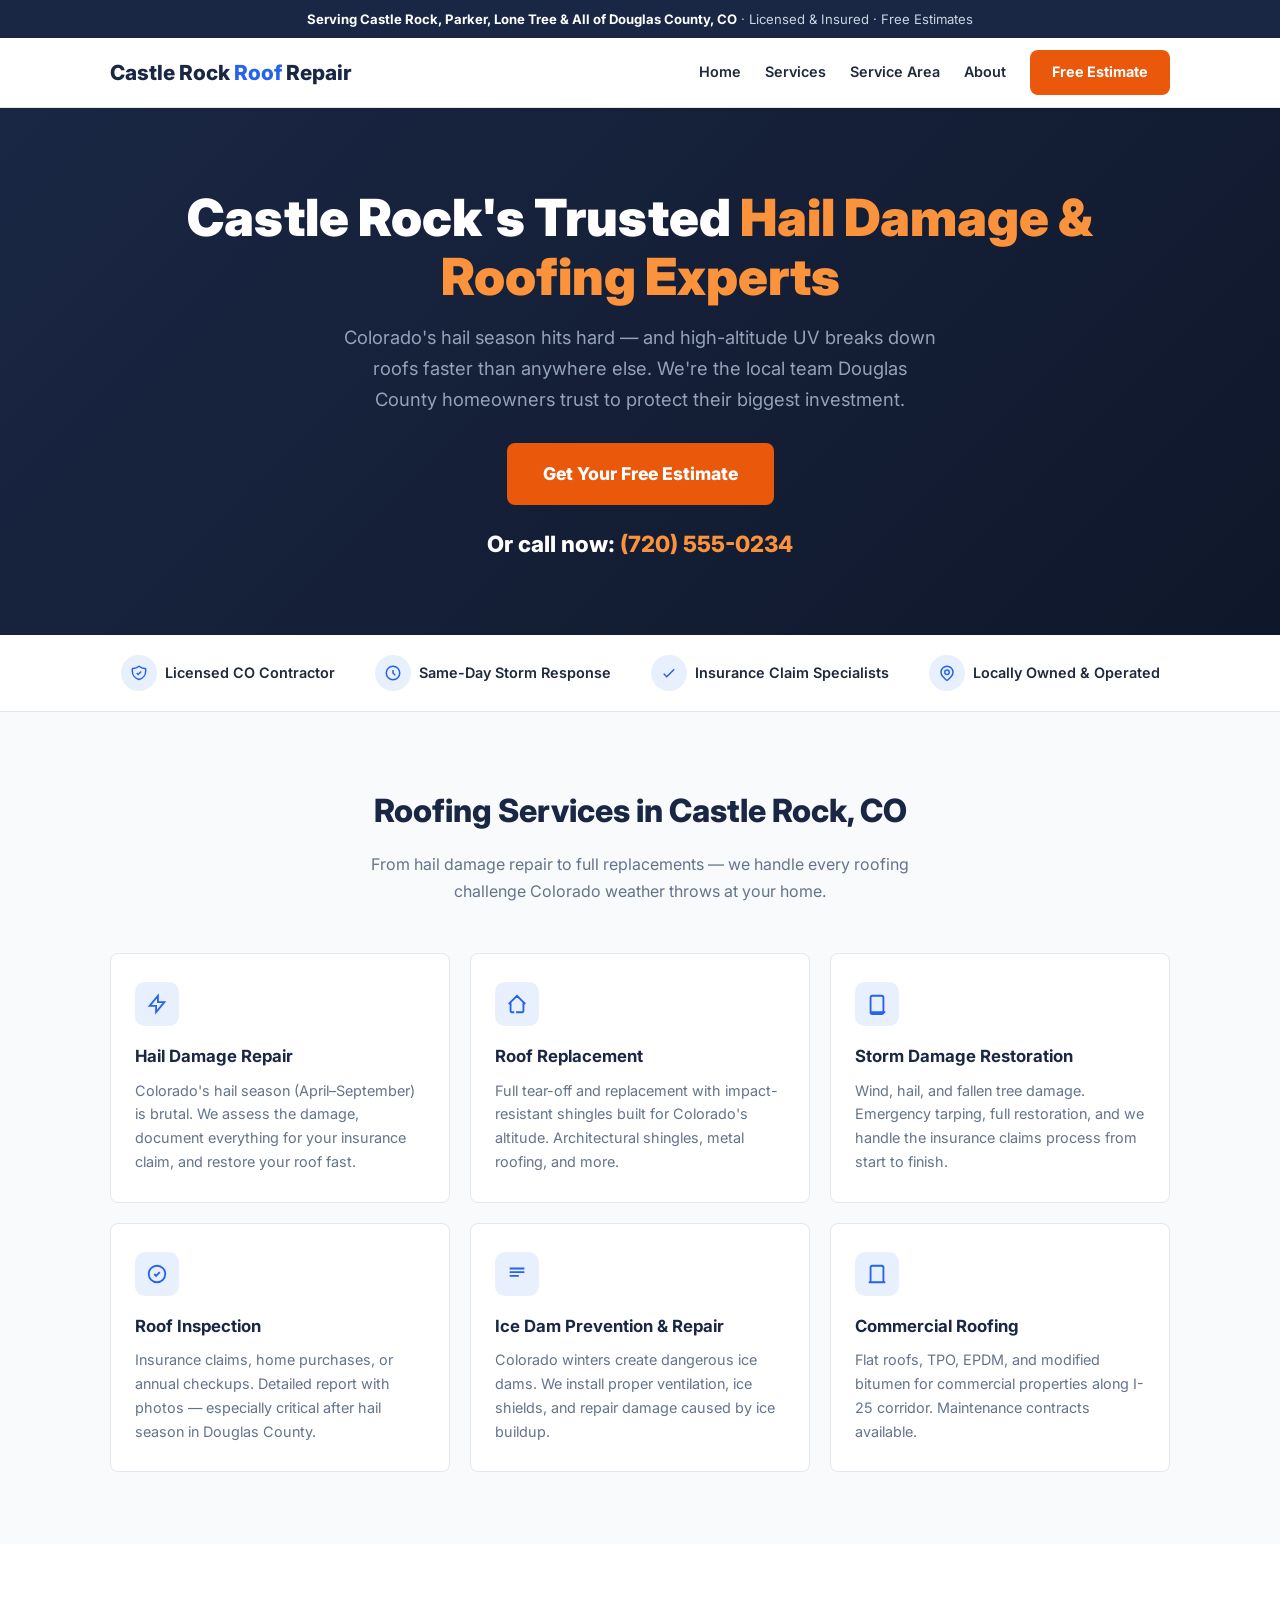
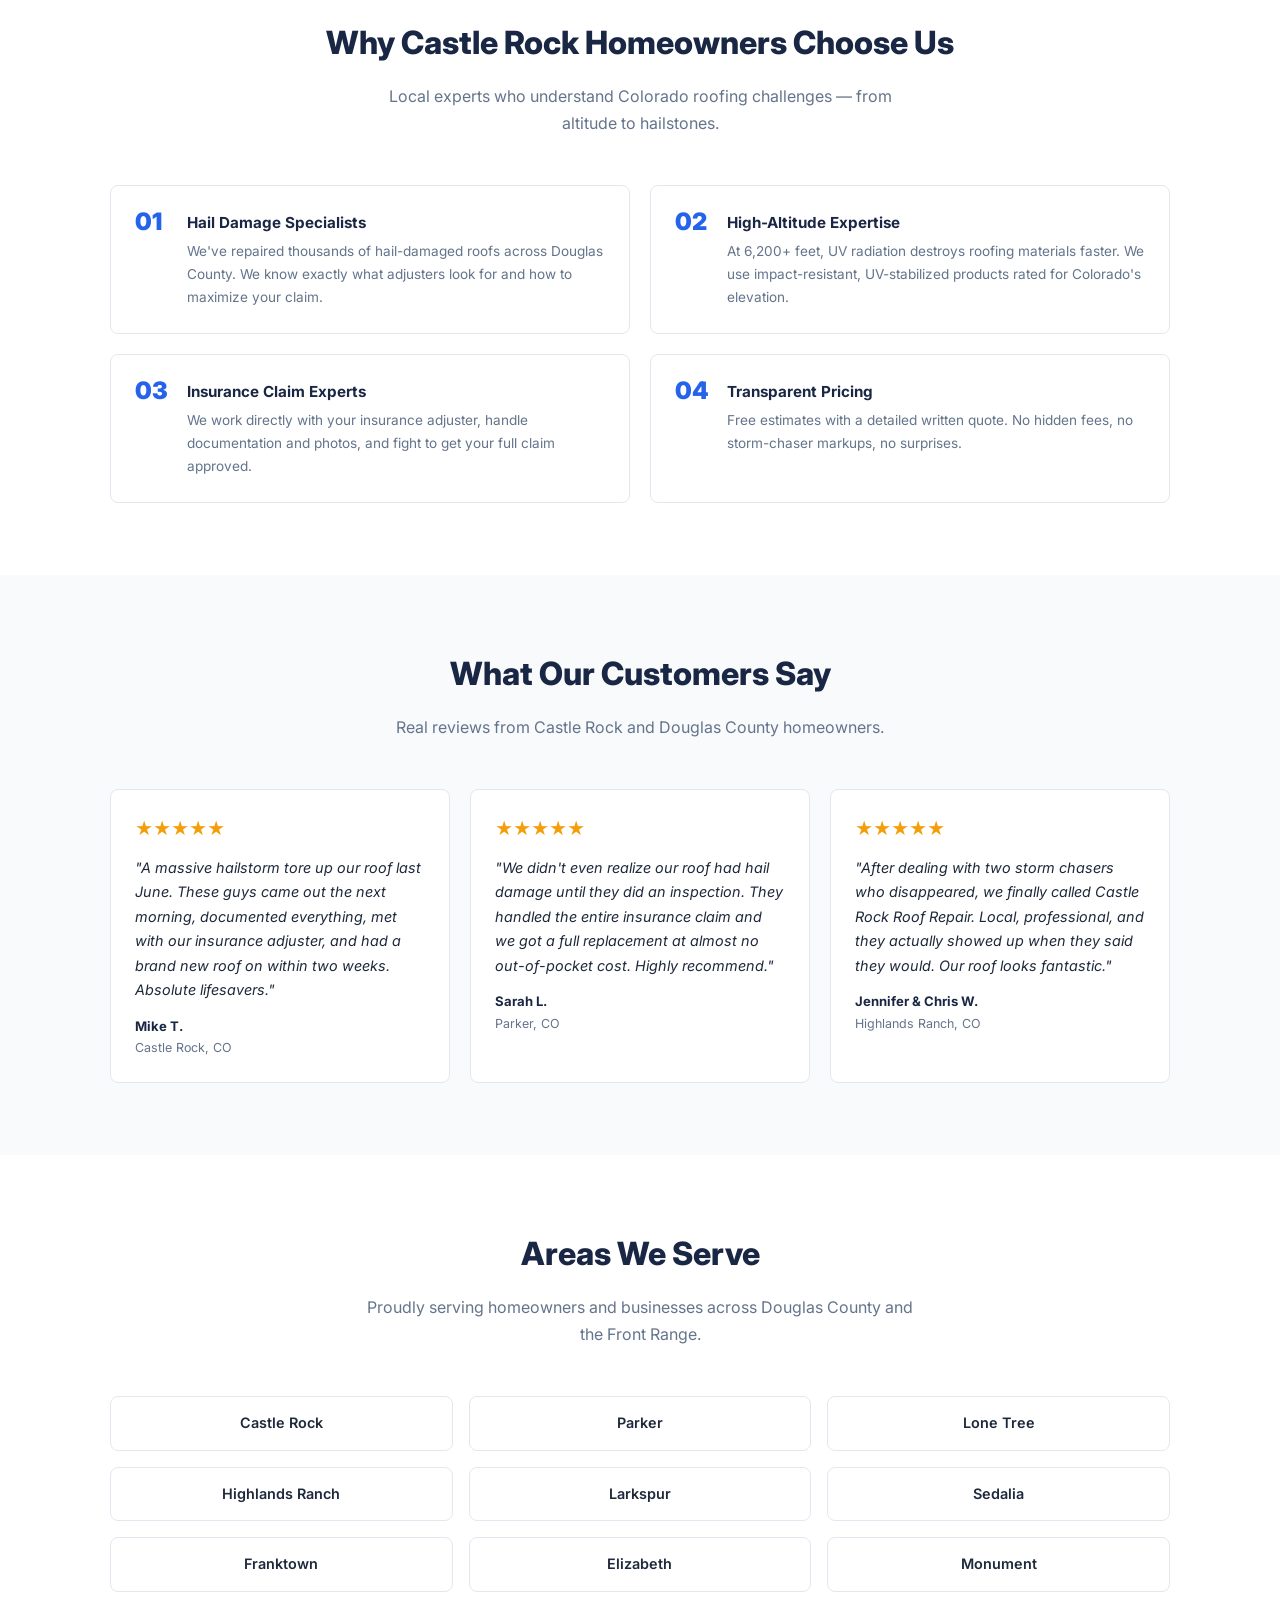
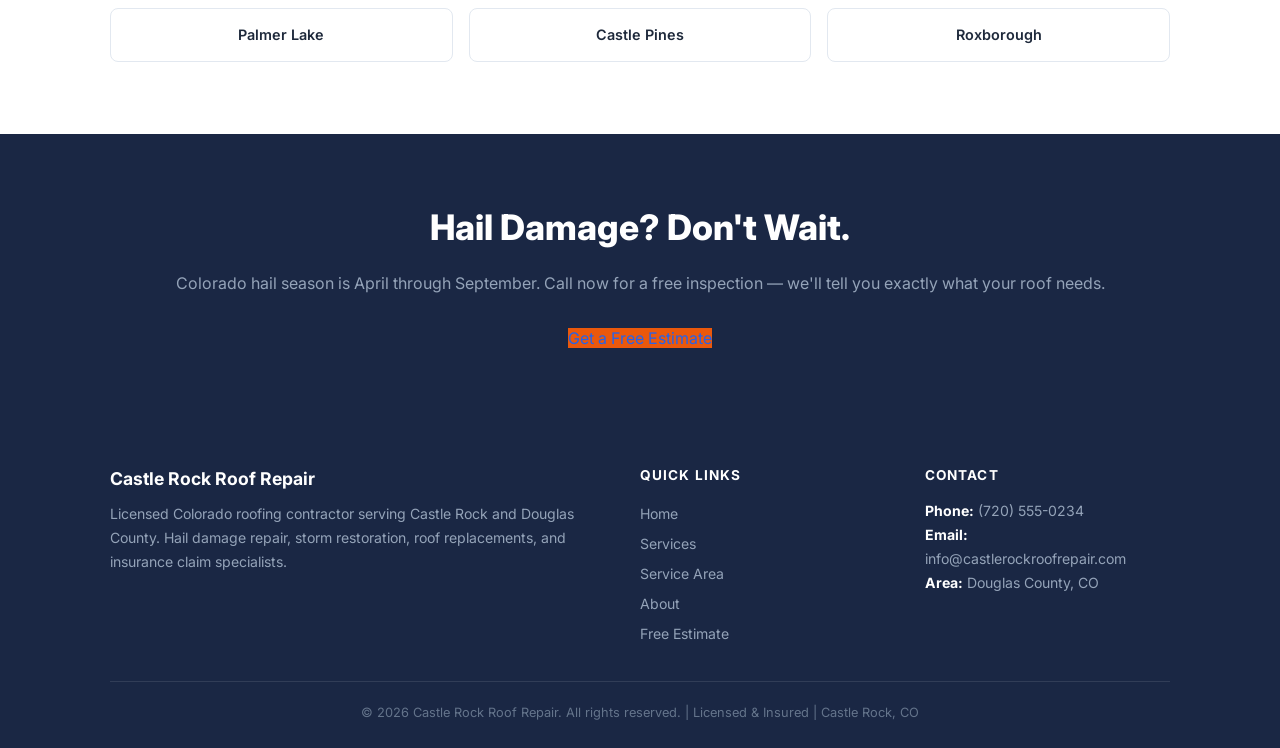
==== index.html @ 2b8cf5d0 "Initial site build" ====
<!DOCTYPE html>
<html lang="en">
<head>
  <meta charset="UTF-8">
  <meta name="viewport" content="width=device-width, initial-scale=1.0">
  <title>Castle Rock CO Roofing & Hail Damage Repair | Castle Rock Roof Repair</title>
  <meta name="description" content="Castle Rock's trusted hail damage and roofing experts. Storm damage repair, roof replacement, insurance claim specialists. Licensed Colorado contractor. Free estimates. Call (720) 555-0234.">
  <meta name="keywords" content="hail damage repair Castle Rock CO, roofing contractor Castle Rock, roof replacement Castle Rock Colorado, storm damage roof Douglas County, insurance claim roofer Castle Rock">
  <link rel="preconnect" href="https://fonts.googleapis.com">
  <link rel="preconnect" href="https://fonts.gstatic.com" crossorigin>
  <link href="https://fonts.googleapis.com/css2?family=Inter:wght@400;500;600;700;800;900&display=swap" rel="stylesheet">
  <link rel="stylesheet" href="style.css">
</head>
<body>

  <!-- Top Bar -->
  <div class="topbar">
    <strong>Serving Castle Rock, Parker, Lone Tree &amp; All of Douglas County, CO</strong> · Licensed &amp; Insured · Free Estimates
  </div>

  <!-- Header -->
  <header class="site-header">
    <div class="header-inner">
      <a href="index.html" class="site-logo">Castle Rock <span>Roof</span> Repair</a>
      <nav class="site-nav">
        <a href="index.html">Home</a>
        <a href="services.html">Services</a>
        <a href="areas.html">Service Area</a>
        <a href="about.html">About</a>
        <a href="contact.html" class="btn-cta">Free Estimate</a>
      </nav>
      <button class="hamburger" onclick="document.getElementById('mob-menu').classList.toggle('open')" aria-label="Menu">
        <span></span><span></span><span></span>
      </button>
    </div>
    <nav class="mobile-menu" id="mob-menu">
      <a href="index.html">Home</a>
      <a href="services.html">Services</a>
      <a href="areas.html">Service Area</a>
      <a href="about.html">About</a>
      <a href="contact.html" class="btn-cta">Free Estimate</a>
    </nav>
  </header>

  <!-- Hero -->
  <section class="hero">
    <div class="container">
      <h1>Castle Rock's Trusted <span class="highlight">Hail Damage &amp; Roofing Experts</span></h1>
      <p>Colorado's hail season hits hard — and high-altitude UV breaks down roofs faster than anywhere else. We're the local team Douglas County homeowners trust to protect their biggest investment.</p>
      <a href="contact.html" class="btn-hero">Get Your Free Estimate</a>
      <div class="hero-phone">Or call now: <a href="tel:+17205550234">(720) 555-0234</a></div>
    </div>
  </section>

  <!-- Trust Bar -->
  <div class="trust-bar">
    <div class="trust-items">
      <div class="trust-item">
        <div class="trust-icon">
          <svg width="18" height="18" fill="none" viewBox="0 0 24 24" stroke="#2563EB" stroke-width="2"><path d="M9 12l2 2 4-4m5.618-4.016A11.955 11.955 0 0112 2.944a11.955 11.955 0 01-8.618 3.04A12.02 12.02 0 003 9c0 5.591 3.824 10.29 9 11.622 5.176-1.332 9-6.03 9-11.622 0-1.042-.133-2.052-.382-3.016z"/></svg>
        </div>
        Licensed CO Contractor
      </div>
      <div class="trust-item">
        <div class="trust-icon">
          <svg width="18" height="18" fill="none" viewBox="0 0 24 24" stroke="#2563EB" stroke-width="2"><path d="M12 8v4l3 3m6-3a9 9 0 11-18 0 9 9 0 0118 0z"/></svg>
        </div>
        Same-Day Storm Response
      </div>
      <div class="trust-item">
        <div class="trust-icon">
          <svg width="18" height="18" fill="none" viewBox="0 0 24 24" stroke="#2563EB" stroke-width="2"><path d="M5 13l4 4L19 7"/></svg>
        </div>
        Insurance Claim Specialists
      </div>
      <div class="trust-item">
        <div class="trust-icon">
          <svg width="18" height="18" fill="none" viewBox="0 0 24 24" stroke="#2563EB" stroke-width="2"><path d="M17.657 16.657L13.414 20.9a2 2 0 01-2.827 0l-4.244-4.243a8 8 0 1111.314 0z"/><path d="M15 11a3 3 0 11-6 0 3 3 0 016 0z"/></svg>
        </div>
        Locally Owned &amp; Operated
      </div>
    </div>
  </div>

  <!-- Services Overview -->
  <section class="section">
    <div class="container">
      <h2 class="section-title">Roofing Services in Castle Rock, CO</h2>
      <p class="section-sub">From hail damage repair to full replacements — we handle every roofing challenge Colorado weather throws at your home.</p>
      <div class="services-grid">
        <div class="service-card">
          <div class="service-icon">
            <svg width="22" height="22" fill="none" viewBox="0 0 24 24" stroke="#2563EB" stroke-width="2"><path d="M13 10V3L4 14h7v7l9-11h-7z"/></svg>
          </div>
          <h3>Hail Damage Repair</h3>
          <p>Colorado's hail season (April–September) is brutal. We assess the damage, document everything for your insurance claim, and restore your roof fast.</p>
        </div>
        <div class="service-card">
          <div class="service-icon">
            <svg width="22" height="22" fill="none" viewBox="0 0 24 24" stroke="#2563EB" stroke-width="2"><path d="M3 12l2-2m0 0l7-7 7 7M5 10v10a1 1 0 001 1h3m10-11l2 2m-2-2v10a1 1 0 01-1 1h-3m-4 0h4"/></svg>
          </div>
          <h3>Roof Replacement</h3>
          <p>Full tear-off and replacement with impact-resistant shingles built for Colorado's altitude. Architectural shingles, metal roofing, and more.</p>
        </div>
        <div class="service-card">
          <div class="service-icon">
            <svg width="22" height="22" fill="none" viewBox="0 0 24 24" stroke="#2563EB" stroke-width="2"><path d="M19 21V5a2 2 0 00-2-2H7a2 2 0 00-2 2v16m14 0h2m-2 0H5m14 0a2 2 0 01-2 2H7a2 2 0 01-2-2m14 0V9"/></svg>
          </div>
          <h3>Storm Damage Restoration</h3>
          <p>Wind, hail, and fallen tree damage. Emergency tarping, full restoration, and we handle the insurance claims process from start to finish.</p>
        </div>
        <div class="service-card">
          <div class="service-icon">
            <svg width="22" height="22" fill="none" viewBox="0 0 24 24" stroke="#2563EB" stroke-width="2"><path d="M9 12l2 2 4-4m6 2a9 9 0 11-18 0 9 9 0 0118 0z"/></svg>
          </div>
          <h3>Roof Inspection</h3>
          <p>Insurance claims, home purchases, or annual checkups. Detailed report with photos — especially critical after hail season in Douglas County.</p>
        </div>
        <div class="service-card">
          <div class="service-icon">
            <svg width="22" height="22" fill="none" viewBox="0 0 24 24" stroke="#2563EB" stroke-width="2"><path d="M4 6h16M4 10h16M4 14h10"/></svg>
          </div>
          <h3>Ice Dam Prevention &amp; Repair</h3>
          <p>Colorado winters create dangerous ice dams. We install proper ventilation, ice shields, and repair damage caused by ice buildup.</p>
        </div>
        <div class="service-card">
          <div class="service-icon">
            <svg width="22" height="22" fill="none" viewBox="0 0 24 24" stroke="#2563EB" stroke-width="2"><path d="M19 21V5a2 2 0 00-2-2H7a2 2 0 00-2 2v16m14 0h2m-2 0H5m-2 0h2"/></svg>
          </div>
          <h3>Commercial Roofing</h3>
          <p>Flat roofs, TPO, EPDM, and modified bitumen for commercial properties along I-25 corridor. Maintenance contracts available.</p>
        </div>
      </div>
    </div>
  </section>

  <!-- Why Choose Us -->
  <section class="section" style="background: var(--white);">
    <div class="container">
      <h2 class="section-title">Why Castle Rock Homeowners Choose Us</h2>
      <p class="section-sub">Local experts who understand Colorado roofing challenges — from altitude to hailstones.</p>
      <div class="why-grid">
        <div class="why-card">
          <div class="why-num">01</div>
          <div>
            <h3>Hail Damage Specialists</h3>
            <p>We've repaired thousands of hail-damaged roofs across Douglas County. We know exactly what adjusters look for and how to maximize your claim.</p>
          </div>
        </div>
        <div class="why-card">
          <div class="why-num">02</div>
          <div>
            <h3>High-Altitude Expertise</h3>
            <p>At 6,200+ feet, UV radiation destroys roofing materials faster. We use impact-resistant, UV-stabilized products rated for Colorado's elevation.</p>
          </div>
        </div>
        <div class="why-card">
          <div class="why-num">03</div>
          <div>
            <h3>Insurance Claim Experts</h3>
            <p>We work directly with your insurance adjuster, handle documentation and photos, and fight to get your full claim approved.</p>
          </div>
        </div>
        <div class="why-card">
          <div class="why-num">04</div>
          <div>
            <h3>Transparent Pricing</h3>
            <p>Free estimates with a detailed written quote. No hidden fees, no storm-chaser markups, no surprises.</p>
          </div>
        </div>
      </div>
    </div>
  </section>

  <!-- Testimonials -->
  <section class="section">
    <div class="container">
      <h2 class="section-title">What Our Customers Say</h2>
      <p class="section-sub">Real reviews from Castle Rock and Douglas County homeowners.</p>
      <div class="testimonials-grid">
        <div class="testimonial-card">
          <div class="testimonial-stars">★★★★★</div>
          <p class="testimonial-text">"A massive hailstorm tore up our roof last June. These guys came out the next morning, documented everything, met with our insurance adjuster, and had a brand new roof on within two weeks. Absolute lifesavers."</p>
          <div class="testimonial-name">Mike T.</div>
          <div class="testimonial-loc">Castle Rock, CO</div>
        </div>
        <div class="testimonial-card">
          <div class="testimonial-stars">★★★★★</div>
          <p class="testimonial-text">"We didn't even realize our roof had hail damage until they did an inspection. They handled the entire insurance claim and we got a full replacement at almost no out-of-pocket cost. Highly recommend."</p>
          <div class="testimonial-name">Sarah L.</div>
          <div class="testimonial-loc">Parker, CO</div>
        </div>
        <div class="testimonial-card">
          <div class="testimonial-stars">★★★★★</div>
          <p class="testimonial-text">"After dealing with two storm chasers who disappeared, we finally called Castle Rock Roof Repair. Local, professional, and they actually showed up when they said they would. Our roof looks fantastic."</p>
          <div class="testimonial-name">Jennifer &amp; Chris W.</div>
          <div class="testimonial-loc">Highlands Ranch, CO</div>
        </div>
      </div>
    </div>
  </section>

  <!-- Service Areas -->
  <section class="section" style="background: var(--white);">
    <div class="container">
      <h2 class="section-title">Areas We Serve</h2>
      <p class="section-sub">Proudly serving homeowners and businesses across Douglas County and the Front Range.</p>
      <div class="areas-grid">
        <div class="area-tag">Castle Rock</div>
        <div class="area-tag">Parker</div>
        <div class="area-tag">Lone Tree</div>
        <div class="area-tag">Highlands Ranch</div>
        <div class="area-tag">Larkspur</div>
        <div class="area-tag">Sedalia</div>
        <div class="area-tag">Franktown</div>
        <div class="area-tag">Elizabeth</div>
        <div class="area-tag">Monument</div>
        <div class="area-tag">Palmer Lake</div>
        <div class="area-tag">Castle Pines</div>
        <div class="area-tag">Roxborough</div>
      </div>
    </div>
  </section>

  <!-- CTA -->
  <section class="cta-strip">
    <h2>Hail Damage? Don't Wait.</h2>
    <p>Colorado hail season is April through September. Call now for a free inspection — we'll tell you exactly what your roof needs.</p>
    <a href="contact.html" class="btn-hero">Get a Free Estimate</a>
  </section>

  <!-- Footer -->
  <footer class="site-footer">
    <div class="container">
      <div class="footer-grid">
        <div class="footer-brand">
          <strong style="color:#fff; font-size:1.1rem;">Castle Rock Roof Repair</strong>
          <p>Licensed Colorado roofing contractor serving Castle Rock and Douglas County. Hail damage repair, storm restoration, roof replacements, and insurance claim specialists.</p>
        </div>
        <div class="footer-links">
          <h4>Quick Links</h4>
          <a href="index.html">Home</a>
          <a href="services.html">Services</a>
          <a href="areas.html">Service Area</a>
          <a href="about.html">About</a>
          <a href="contact.html">Free Estimate</a>
        </div>
        <div class="footer-contact">
          <h4>Contact</h4>
          <p><strong style="color:#fff;">Phone:</strong> (720) 555-0234</p>
          <p><strong style="color:#fff;">Email:</strong> info@castlerockroofrepair.com</p>
          <p><strong style="color:#fff;">Area:</strong> Douglas County, CO</p>
        </div>
      </div>
      <div class="footer-bottom">
        &copy; 2026 Castle Rock Roof Repair. All rights reserved. | Licensed &amp; Insured | Castle Rock, CO
      </div>
    </div>
  </footer>

</body>
</html>
---- style.css ----
/* Waldorf Roofing — Rank & Rent Site */
:root {
  --navy: #1a2744;
  --blue: #2563EB;
  --blue-dark: #1d4ed8;
  --orange: #EA580C;
  --orange-light: #FB923C;
  --bg: #f8fafc;
  --white: #ffffff;
  --text: #1e293b;
  --text-light: #64748b;
  --border: #e2e8f0;
  --radius: 8px;
  --shadow: 0 1px 3px rgba(0,0,0,0.1), 0 1px 2px rgba(0,0,0,0.06);
  --shadow-lg: 0 10px 15px -3px rgba(0,0,0,0.1), 0 4px 6px -4px rgba(0,0,0,0.1);
  --font: 'Inter', system-ui, -apple-system, sans-serif;
}
*, *::before, *::after { box-sizing: border-box; margin: 0; padding: 0; }
html { scroll-behavior: smooth; font-size: 16px; }
body { font-family: var(--font); background: var(--bg); color: var(--text); line-height: 1.7; }
a { color: var(--blue); text-decoration: none; }
img { max-width: 100%; display: block; }
.container { max-width: 1100px; margin: 0 auto; padding: 0 20px; }

/* Top Bar */
.topbar { background: var(--navy); color: #cbd5e1; font-size: 0.82rem; padding: 8px 0; text-align: center; }
.topbar strong { color: #fff; }

/* Header */
.site-header { background: var(--white); border-bottom: 1px solid var(--border); padding: 0; position: sticky; top: 0; z-index: 100; box-shadow: var(--shadow); }
.header-inner { display: flex; align-items: center; justify-content: space-between; padding: 12px 20px; max-width: 1100px; margin: 0 auto; }
.site-logo { font-size: 1.3rem; font-weight: 800; color: var(--navy); }
.site-logo span { color: var(--blue); }
.site-nav { display: flex; gap: 24px; align-items: center; }
.site-nav a { color: var(--text); font-size: 0.9rem; font-weight: 600; transition: color 0.2s; }
.site-nav a:hover { color: var(--blue); }
.site-nav .btn-cta { background: var(--orange); color: #fff; padding: 10px 22px; border-radius: var(--radius); font-weight: 700; font-size: 0.9rem; transition: background 0.2s; }
.site-nav .btn-cta:hover { background: var(--orange-light); }
.hamburger { display: none; background: none; border: none; cursor: pointer; padding: 8px; }
.hamburger span { display: block; width: 24px; height: 2px; background: var(--navy); margin: 5px 0; transition: 0.3s; }
.mobile-menu { display: none; background: var(--white); border-top: 1px solid var(--border); padding: 16px 20px; }
.mobile-menu a { display: block; padding: 10px 0; font-weight: 600; color: var(--text); border-bottom: 1px solid var(--border); }
.mobile-menu .btn-cta { display: inline-block; margin-top: 12px; background: var(--orange); color: #fff; padding: 12px 24px; border-radius: var(--radius); text-align: center; width: 100%; font-weight: 700; }
@media (max-width: 768px) {
  .site-nav { display: none; }
  .hamburger { display: block; }
  .mobile-menu.open { display: block; }
}

/* Hero */
.hero { background: linear-gradient(135deg, var(--navy) 0%, #0f172a 100%); color: #fff; padding: 80px 0 72px; text-align: center; position: relative; overflow: hidden; }
.hero h1 { font-size: clamp(2rem, 5vw, 3.2rem); font-weight: 900; line-height: 1.15; margin-bottom: 16px; }
.hero h1 .highlight { color: var(--orange-light); }
.hero p { font-size: 1.15rem; color: #94a3b8; max-width: 600px; margin: 0 auto 28px; }
.hero .btn-hero { display: inline-block; background: var(--orange); color: #fff; padding: 16px 36px; border-radius: var(--radius); font-weight: 800; font-size: 1.1rem; transition: background 0.2s, transform 0.15s; }
.hero .btn-hero:hover { background: var(--orange-light); transform: translateY(-2px); }
.hero-phone { font-size: 1.4rem; font-weight: 800; color: #fff; margin-top: 20px; }
.hero-phone a { color: var(--orange-light); }

/* Trust Bar */
.trust-bar { background: var(--white); border-bottom: 1px solid var(--border); padding: 20px 0; }
.trust-items { display: flex; justify-content: center; gap: 40px; flex-wrap: wrap; }
.trust-item { display: flex; align-items: center; gap: 8px; font-size: 0.9rem; font-weight: 600; color: var(--text); }
.trust-icon { width: 36px; height: 36px; background: rgba(37,99,235,0.1); border-radius: 50%; display: flex; align-items: center; justify-content: center; }

/* Section */
.section { padding: 72px 0; }
.section-title { font-size: clamp(1.5rem, 3vw, 2rem); font-weight: 800; text-align: center; margin-bottom: 12px; color: var(--navy); }
.section-sub { text-align: center; color: var(--text-light); max-width: 560px; margin: 0 auto 48px; }

/* Services Grid */
.services-grid { display: grid; grid-template-columns: repeat(3, 1fr); gap: 20px; }
@media (max-width: 768px) { .services-grid { grid-template-columns: 1fr; } }
.service-card { background: var(--white); border: 1px solid var(--border); border-radius: var(--radius); padding: 28px 24px; transition: box-shadow 0.2s, transform 0.2s; }
.service-card:hover { box-shadow: var(--shadow-lg); transform: translateY(-3px); }
.service-card h3 { font-size: 1.05rem; font-weight: 700; color: var(--navy); margin-bottom: 8px; }
.service-card p { font-size: 0.9rem; color: var(--text-light); line-height: 1.65; }
.service-icon { width: 44px; height: 44px; background: rgba(37,99,235,0.1); border-radius: 10px; display: flex; align-items: center; justify-content: center; margin-bottom: 16px; }

/* Why Choose Us */
.why-grid { display: grid; grid-template-columns: repeat(2, 1fr); gap: 20px; }
@media (max-width: 640px) { .why-grid { grid-template-columns: 1fr; } }
.why-card { display: flex; gap: 16px; background: var(--white); border: 1px solid var(--border); border-radius: var(--radius); padding: 24px; }
.why-num { font-size: 1.5rem; font-weight: 900; color: var(--blue); line-height: 1; min-width: 36px; }
.why-card h3 { font-size: 0.95rem; font-weight: 700; color: var(--navy); margin-bottom: 4px; }
.why-card p { font-size: 0.85rem; color: var(--text-light); }

/* Testimonials */
.testimonials-grid { display: grid; grid-template-columns: repeat(3, 1fr); gap: 20px; }
@media (max-width: 768px) { .testimonials-grid { grid-template-columns: 1fr; } }
.testimonial-card { background: var(--white); border: 1px solid var(--border); border-radius: var(--radius); padding: 24px; }
.testimonial-stars { color: #f59e0b; font-size: 1.1rem; margin-bottom: 12px; }
.testimonial-text { font-size: 0.9rem; color: var(--text); font-style: italic; margin-bottom: 12px; line-height: 1.7; }
.testimonial-name { font-size: 0.82rem; font-weight: 700; color: var(--navy); }
.testimonial-loc { font-size: 0.78rem; color: var(--text-light); }

/* CTA Strip */
.cta-strip { background: var(--navy); text-align: center; padding: 64px 20px; color: #fff; }
.cta-strip h2 { font-size: clamp(1.5rem, 4vw, 2.2rem); font-weight: 800; margin-bottom: 12px; }
.cta-strip p { color: #94a3b8; margin-bottom: 28px; }
.cta-strip .btn-hero { background: var(--orange); }

/* Areas */
.areas-grid { display: grid; grid-template-columns: repeat(3, 1fr); gap: 16px; }
@media (max-width: 640px) { .areas-grid { grid-template-columns: repeat(2, 1fr); } }
.area-tag { background: var(--white); border: 1px solid var(--border); border-radius: var(--radius); padding: 14px 18px; font-weight: 600; font-size: 0.9rem; text-align: center; }

/* Contact Form */
.contact-grid { display: grid; grid-template-columns: 1fr 1.3fr; gap: 48px; align-items: start; }
@media (max-width: 768px) { .contact-grid { grid-template-columns: 1fr; } }
.contact-info h2 { font-size: 1.4rem; font-weight: 800; color: var(--navy); margin-bottom: 8px; }
.contact-info p { color: var(--text-light); margin-bottom: 24px; }
.info-row { display: flex; align-items: flex-start; gap: 12px; margin-bottom: 16px; }
.info-row strong { display: block; font-size: 0.8rem; text-transform: uppercase; letter-spacing: 0.04em; color: var(--text-light); }
.info-row p { font-weight: 700; color: var(--navy); }
.contact-form { background: var(--white); border: 1px solid var(--border); border-radius: var(--radius); padding: 32px; box-shadow: var(--shadow-lg); }
.contact-form h2 { font-size: 1.2rem; font-weight: 800; color: var(--navy); margin-bottom: 20px; }
.form-row { display: grid; grid-template-columns: 1fr 1fr; gap: 14px; }
@media (max-width: 480px) { .form-row { grid-template-columns: 1fr; } }
.form-group { margin-bottom: 14px; }
.form-group label { display: block; font-size: 0.8rem; font-weight: 700; color: var(--navy); margin-bottom: 4px; text-transform: uppercase; letter-spacing: 0.03em; }
.form-group input, .form-group select, .form-group textarea { width: 100%; padding: 10px 14px; border: 1.5px solid var(--border); border-radius: var(--radius); font-family: var(--font); font-size: 0.92rem; background: var(--bg); transition: border-color 0.2s; outline: none; }
.form-group input:focus, .form-group select:focus, .form-group textarea:focus { border-color: var(--blue); background: #fff; }
.form-group textarea { resize: vertical; min-height: 100px; }
.form-submit { width: 100%; padding: 14px; background: var(--orange); color: #fff; border: none; border-radius: var(--radius); font-family: var(--font); font-size: 1rem; font-weight: 700; cursor: pointer; transition: background 0.2s; }
.form-submit:hover { background: var(--orange-light); }

/* Footer */
.site-footer { background: var(--navy); color: #94a3b8; padding: 48px 0 24px; font-size: 0.88rem; }
.footer-grid { display: grid; grid-template-columns: 2fr 1fr 1fr; gap: 40px; margin-bottom: 32px; }
@media (max-width: 640px) { .footer-grid { grid-template-columns: 1fr; } }
.footer-brand p { margin-top: 8px; line-height: 1.7; }
.footer-links h4, .footer-contact h4 { color: #fff; font-size: 0.85rem; text-transform: uppercase; letter-spacing: 0.08em; margin-bottom: 12px; }
.footer-links a { display: block; color: #94a3b8; padding: 3px 0; transition: color 0.2s; }
.footer-links a:hover { color: #fff; }
.footer-bottom { border-top: 1px solid rgba(255,255,255,0.1); padding-top: 20px; text-align: center; font-size: 0.8rem; color: #64748b; }
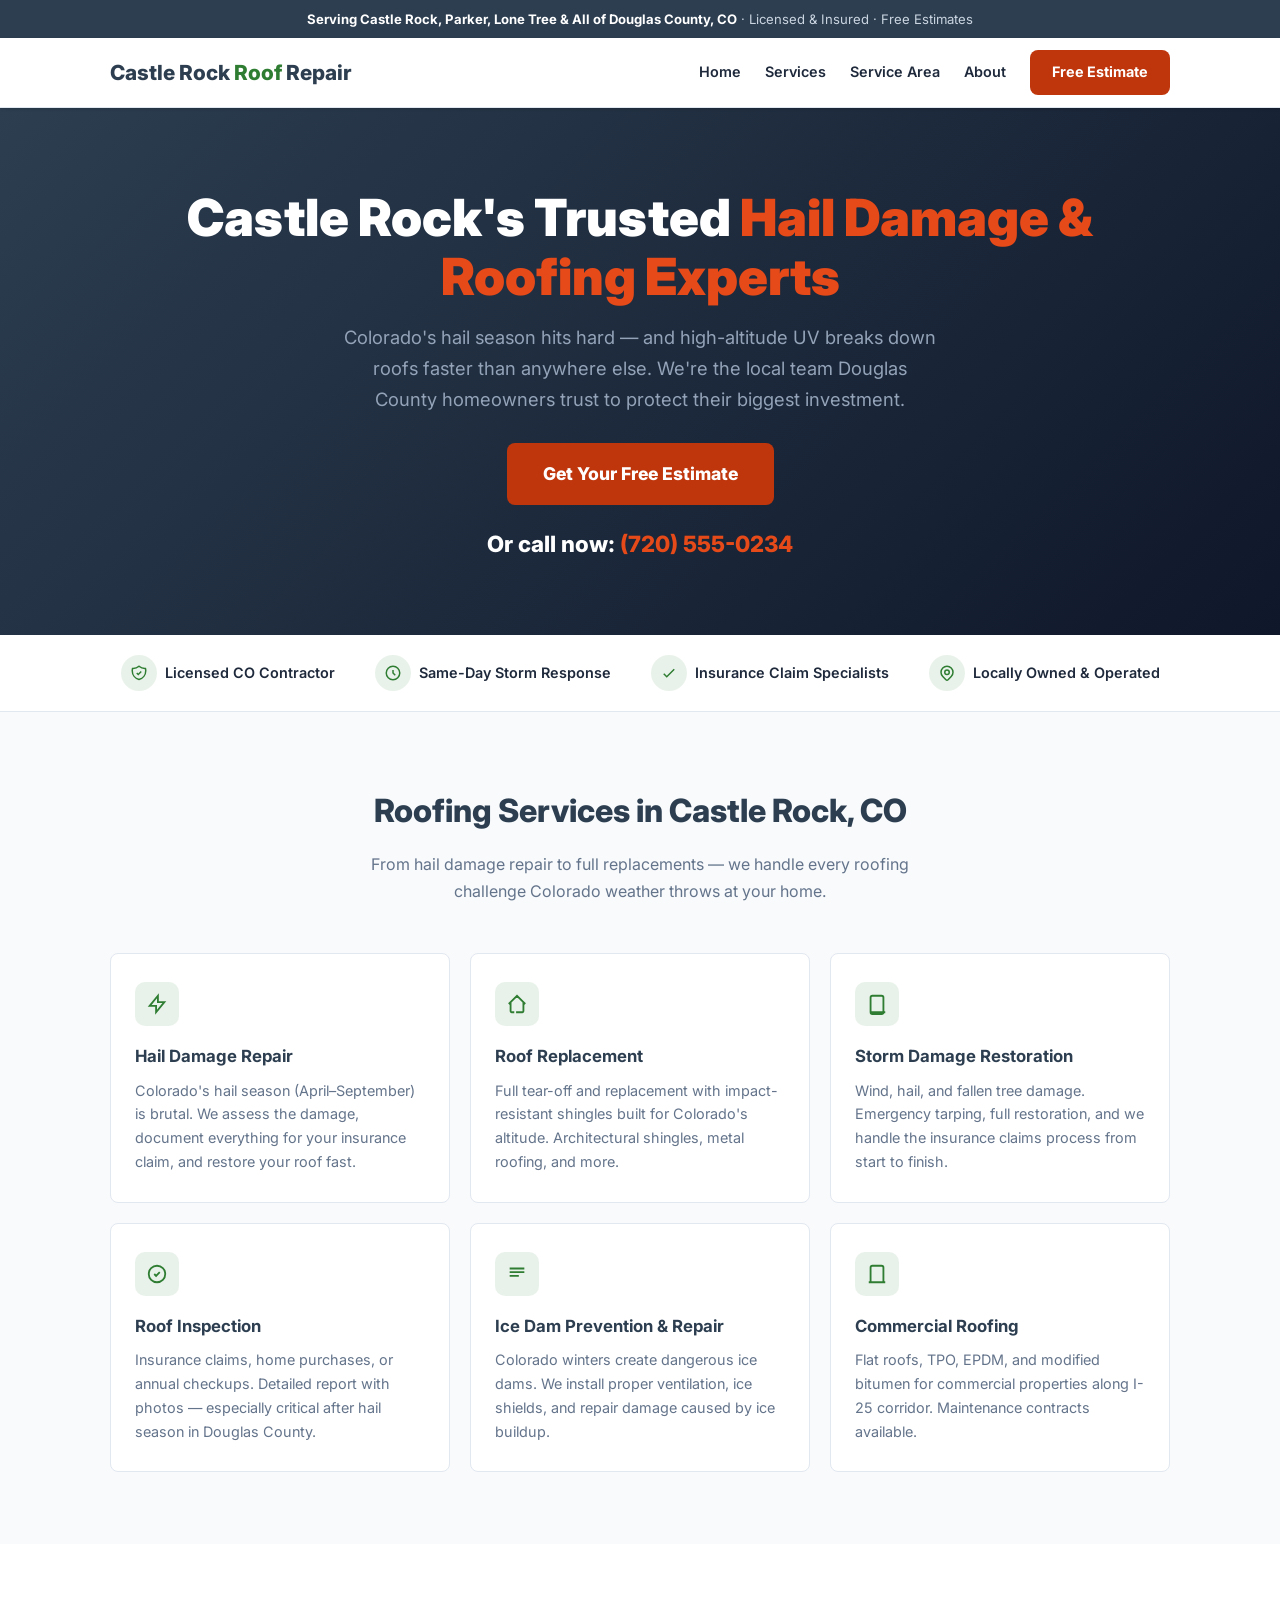
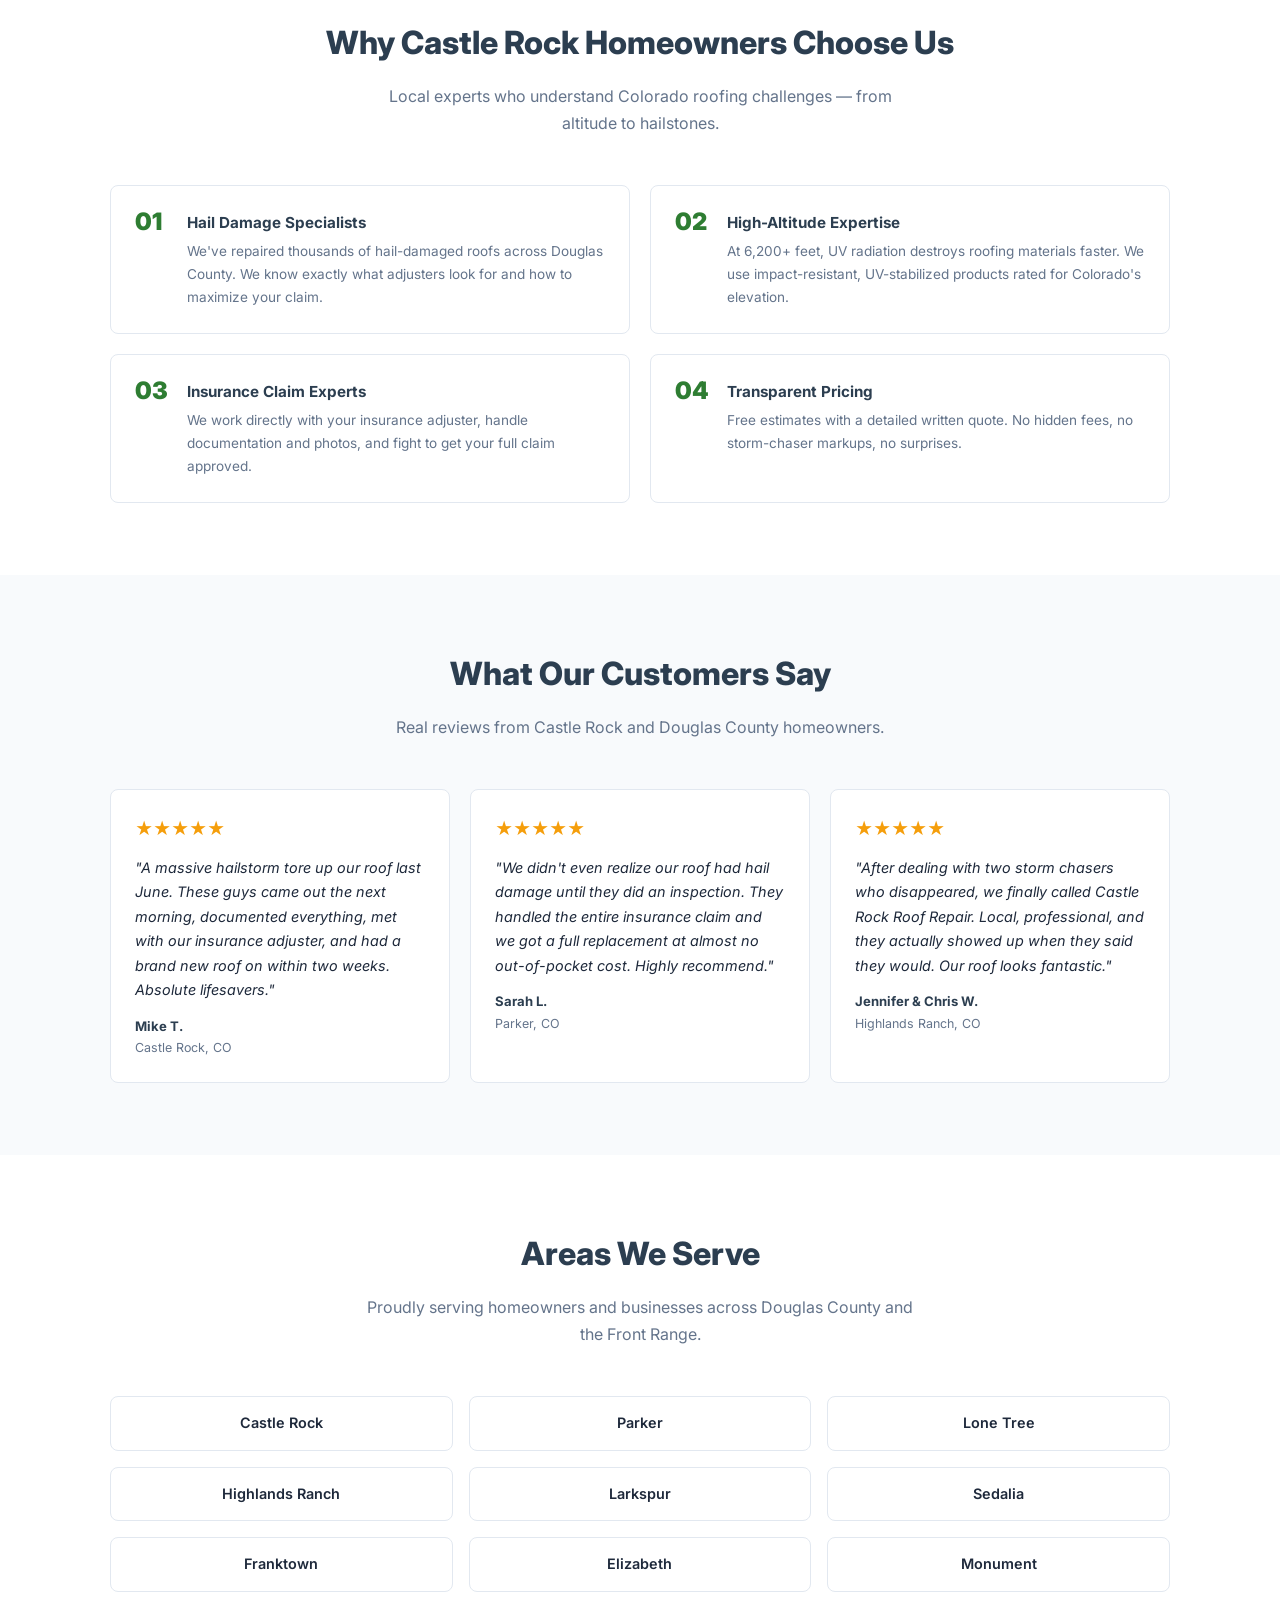
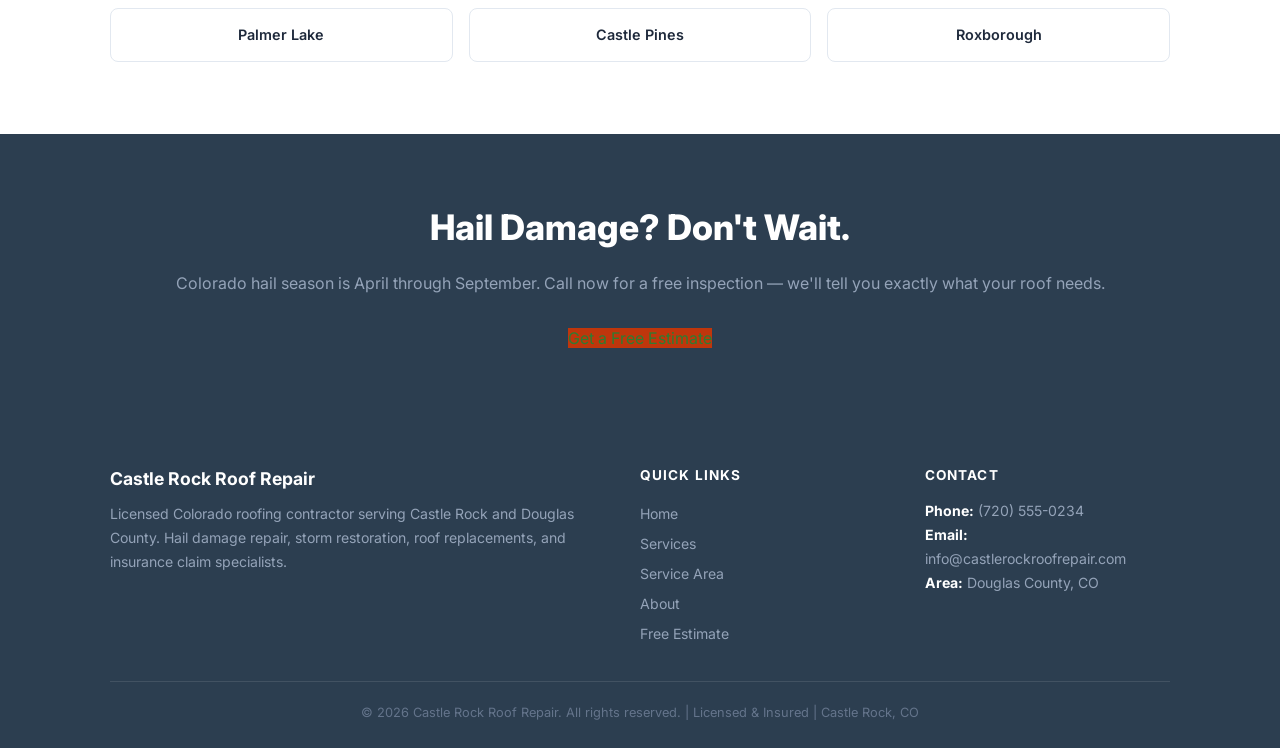
==== commit 13424777: "Restyle: trade-specific color palette + SVG icon colors" ====
--- a/index.html
+++ b/index.html
@@ -57,25 +57,25 @@
     <div class="trust-items">
       <div class="trust-item">
         <div class="trust-icon">
-          <svg width="18" height="18" fill="none" viewBox="0 0 24 24" stroke="#2563EB" stroke-width="2"><path d="M9 12l2 2 4-4m5.618-4.016A11.955 11.955 0 0112 2.944a11.955 11.955 0 01-8.618 3.04A12.02 12.02 0 003 9c0 5.591 3.824 10.29 9 11.622 5.176-1.332 9-6.03 9-11.622 0-1.042-.133-2.052-.382-3.016z"/></svg>
+          <svg width="18" height="18" fill="none" viewBox="0 0 24 24" stroke="#2e7d32" stroke-width="2"><path d="M9 12l2 2 4-4m5.618-4.016A11.955 11.955 0 0112 2.944a11.955 11.955 0 01-8.618 3.04A12.02 12.02 0 003 9c0 5.591 3.824 10.29 9 11.622 5.176-1.332 9-6.03 9-11.622 0-1.042-.133-2.052-.382-3.016z"/></svg>
         </div>
         Licensed CO Contractor
       </div>
       <div class="trust-item">
         <div class="trust-icon">
-          <svg width="18" height="18" fill="none" viewBox="0 0 24 24" stroke="#2563EB" stroke-width="2"><path d="M12 8v4l3 3m6-3a9 9 0 11-18 0 9 9 0 0118 0z"/></svg>
+          <svg width="18" height="18" fill="none" viewBox="0 0 24 24" stroke="#2e7d32" stroke-width="2"><path d="M12 8v4l3 3m6-3a9 9 0 11-18 0 9 9 0 0118 0z"/></svg>
         </div>
         Same-Day Storm Response
       </div>
       <div class="trust-item">
         <div class="trust-icon">
-          <svg width="18" height="18" fill="none" viewBox="0 0 24 24" stroke="#2563EB" stroke-width="2"><path d="M5 13l4 4L19 7"/></svg>
+          <svg width="18" height="18" fill="none" viewBox="0 0 24 24" stroke="#2e7d32" stroke-width="2"><path d="M5 13l4 4L19 7"/></svg>
         </div>
         Insurance Claim Specialists
       </div>
       <div class="trust-item">
         <div class="trust-icon">
-          <svg width="18" height="18" fill="none" viewBox="0 0 24 24" stroke="#2563EB" stroke-width="2"><path d="M17.657 16.657L13.414 20.9a2 2 0 01-2.827 0l-4.244-4.243a8 8 0 1111.314 0z"/><path d="M15 11a3 3 0 11-6 0 3 3 0 016 0z"/></svg>
+          <svg width="18" height="18" fill="none" viewBox="0 0 24 24" stroke="#2e7d32" stroke-width="2"><path d="M17.657 16.657L13.414 20.9a2 2 0 01-2.827 0l-4.244-4.243a8 8 0 1111.314 0z"/><path d="M15 11a3 3 0 11-6 0 3 3 0 016 0z"/></svg>
         </div>
         Locally Owned &amp; Operated
       </div>
@@ -90,42 +90,42 @@
       <div class="services-grid">
         <div class="service-card">
           <div class="service-icon">
-            <svg width="22" height="22" fill="none" viewBox="0 0 24 24" stroke="#2563EB" stroke-width="2"><path d="M13 10V3L4 14h7v7l9-11h-7z"/></svg>
+            <svg width="22" height="22" fill="none" viewBox="0 0 24 24" stroke="#2e7d32" stroke-width="2"><path d="M13 10V3L4 14h7v7l9-11h-7z"/></svg>
           </div>
           <h3>Hail Damage Repair</h3>
           <p>Colorado's hail season (April–September) is brutal. We assess the damage, document everything for your insurance claim, and restore your roof fast.</p>
         </div>
         <div class="service-card">
           <div class="service-icon">
-            <svg width="22" height="22" fill="none" viewBox="0 0 24 24" stroke="#2563EB" stroke-width="2"><path d="M3 12l2-2m0 0l7-7 7 7M5 10v10a1 1 0 001 1h3m10-11l2 2m-2-2v10a1 1 0 01-1 1h-3m-4 0h4"/></svg>
+            <svg width="22" height="22" fill="none" viewBox="0 0 24 24" stroke="#2e7d32" stroke-width="2"><path d="M3 12l2-2m0 0l7-7 7 7M5 10v10a1 1 0 001 1h3m10-11l2 2m-2-2v10a1 1 0 01-1 1h-3m-4 0h4"/></svg>
           </div>
           <h3>Roof Replacement</h3>
           <p>Full tear-off and replacement with impact-resistant shingles built for Colorado's altitude. Architectural shingles, metal roofing, and more.</p>
         </div>
         <div class="service-card">
           <div class="service-icon">
-            <svg width="22" height="22" fill="none" viewBox="0 0 24 24" stroke="#2563EB" stroke-width="2"><path d="M19 21V5a2 2 0 00-2-2H7a2 2 0 00-2 2v16m14 0h2m-2 0H5m14 0a2 2 0 01-2 2H7a2 2 0 01-2-2m14 0V9"/></svg>
+            <svg width="22" height="22" fill="none" viewBox="0 0 24 24" stroke="#2e7d32" stroke-width="2"><path d="M19 21V5a2 2 0 00-2-2H7a2 2 0 00-2 2v16m14 0h2m-2 0H5m14 0a2 2 0 01-2 2H7a2 2 0 01-2-2m14 0V9"/></svg>
           </div>
           <h3>Storm Damage Restoration</h3>
           <p>Wind, hail, and fallen tree damage. Emergency tarping, full restoration, and we handle the insurance claims process from start to finish.</p>
         </div>
         <div class="service-card">
           <div class="service-icon">
-            <svg width="22" height="22" fill="none" viewBox="0 0 24 24" stroke="#2563EB" stroke-width="2"><path d="M9 12l2 2 4-4m6 2a9 9 0 11-18 0 9 9 0 0118 0z"/></svg>
+            <svg width="22" height="22" fill="none" viewBox="0 0 24 24" stroke="#2e7d32" stroke-width="2"><path d="M9 12l2 2 4-4m6 2a9 9 0 11-18 0 9 9 0 0118 0z"/></svg>
           </div>
           <h3>Roof Inspection</h3>
           <p>Insurance claims, home purchases, or annual checkups. Detailed report with photos — especially critical after hail season in Douglas County.</p>
         </div>
         <div class="service-card">
           <div class="service-icon">
-            <svg width="22" height="22" fill="none" viewBox="0 0 24 24" stroke="#2563EB" stroke-width="2"><path d="M4 6h16M4 10h16M4 14h10"/></svg>
+            <svg width="22" height="22" fill="none" viewBox="0 0 24 24" stroke="#2e7d32" stroke-width="2"><path d="M4 6h16M4 10h16M4 14h10"/></svg>
           </div>
           <h3>Ice Dam Prevention &amp; Repair</h3>
           <p>Colorado winters create dangerous ice dams. We install proper ventilation, ice shields, and repair damage caused by ice buildup.</p>
         </div>
         <div class="service-card">
           <div class="service-icon">
-            <svg width="22" height="22" fill="none" viewBox="0 0 24 24" stroke="#2563EB" stroke-width="2"><path d="M19 21V5a2 2 0 00-2-2H7a2 2 0 00-2 2v16m14 0h2m-2 0H5m-2 0h2"/></svg>
+            <svg width="22" height="22" fill="none" viewBox="0 0 24 24" stroke="#2e7d32" stroke-width="2"><path d="M19 21V5a2 2 0 00-2-2H7a2 2 0 00-2 2v16m14 0h2m-2 0H5m-2 0h2"/></svg>
           </div>
           <h3>Commercial Roofing</h3>
           <p>Flat roofs, TPO, EPDM, and modified bitumen for commercial properties along I-25 corridor. Maintenance contracts available.</p>
--- a/style.css
+++ b/style.css
@@ -1,10 +1,10 @@
 /* Waldorf Roofing — Rank & Rent Site */
 :root {
-  --navy: #1a2744;
-  --blue: #2563EB;
-  --blue-dark: #1d4ed8;
-  --orange: #EA580C;
-  --orange-light: #FB923C;
+  --navy: #2c3e50;
+  --blue: #2e7d32;
+  --blue-dark: #1b5e20;
+  --orange: #bf360c;
+  --orange-light: #e64a19;
   --bg: #f8fafc;
   --white: #ffffff;
   --text: #1e293b;
@@ -61,7 +61,7 @@
 .trust-bar { background: var(--white); border-bottom: 1px solid var(--border); padding: 20px 0; }
 .trust-items { display: flex; justify-content: center; gap: 40px; flex-wrap: wrap; }
 .trust-item { display: flex; align-items: center; gap: 8px; font-size: 0.9rem; font-weight: 600; color: var(--text); }
-.trust-icon { width: 36px; height: 36px; background: rgba(37,99,235,0.1); border-radius: 50%; display: flex; align-items: center; justify-content: center; }
+.trust-icon { width: 36px; height: 36px; background: rgba(46,125,50,0.1); border-radius: 50%; display: flex; align-items: center; justify-content: center; }
 
 /* Section */
 .section { padding: 72px 0; }
@@ -75,7 +75,7 @@
 .service-card:hover { box-shadow: var(--shadow-lg); transform: translateY(-3px); }
 .service-card h3 { font-size: 1.05rem; font-weight: 700; color: var(--navy); margin-bottom: 8px; }
 .service-card p { font-size: 0.9rem; color: var(--text-light); line-height: 1.65; }
-.service-icon { width: 44px; height: 44px; background: rgba(37,99,235,0.1); border-radius: 10px; display: flex; align-items: center; justify-content: center; margin-bottom: 16px; }
+.service-icon { width: 44px; height: 44px; background: rgba(46,125,50,0.1); border-radius: 10px; display: flex; align-items: center; justify-content: center; margin-bottom: 16px; }
 
 /* Why Choose Us */
 .why-grid { display: grid; grid-template-columns: repeat(2, 1fr); gap: 20px; }
